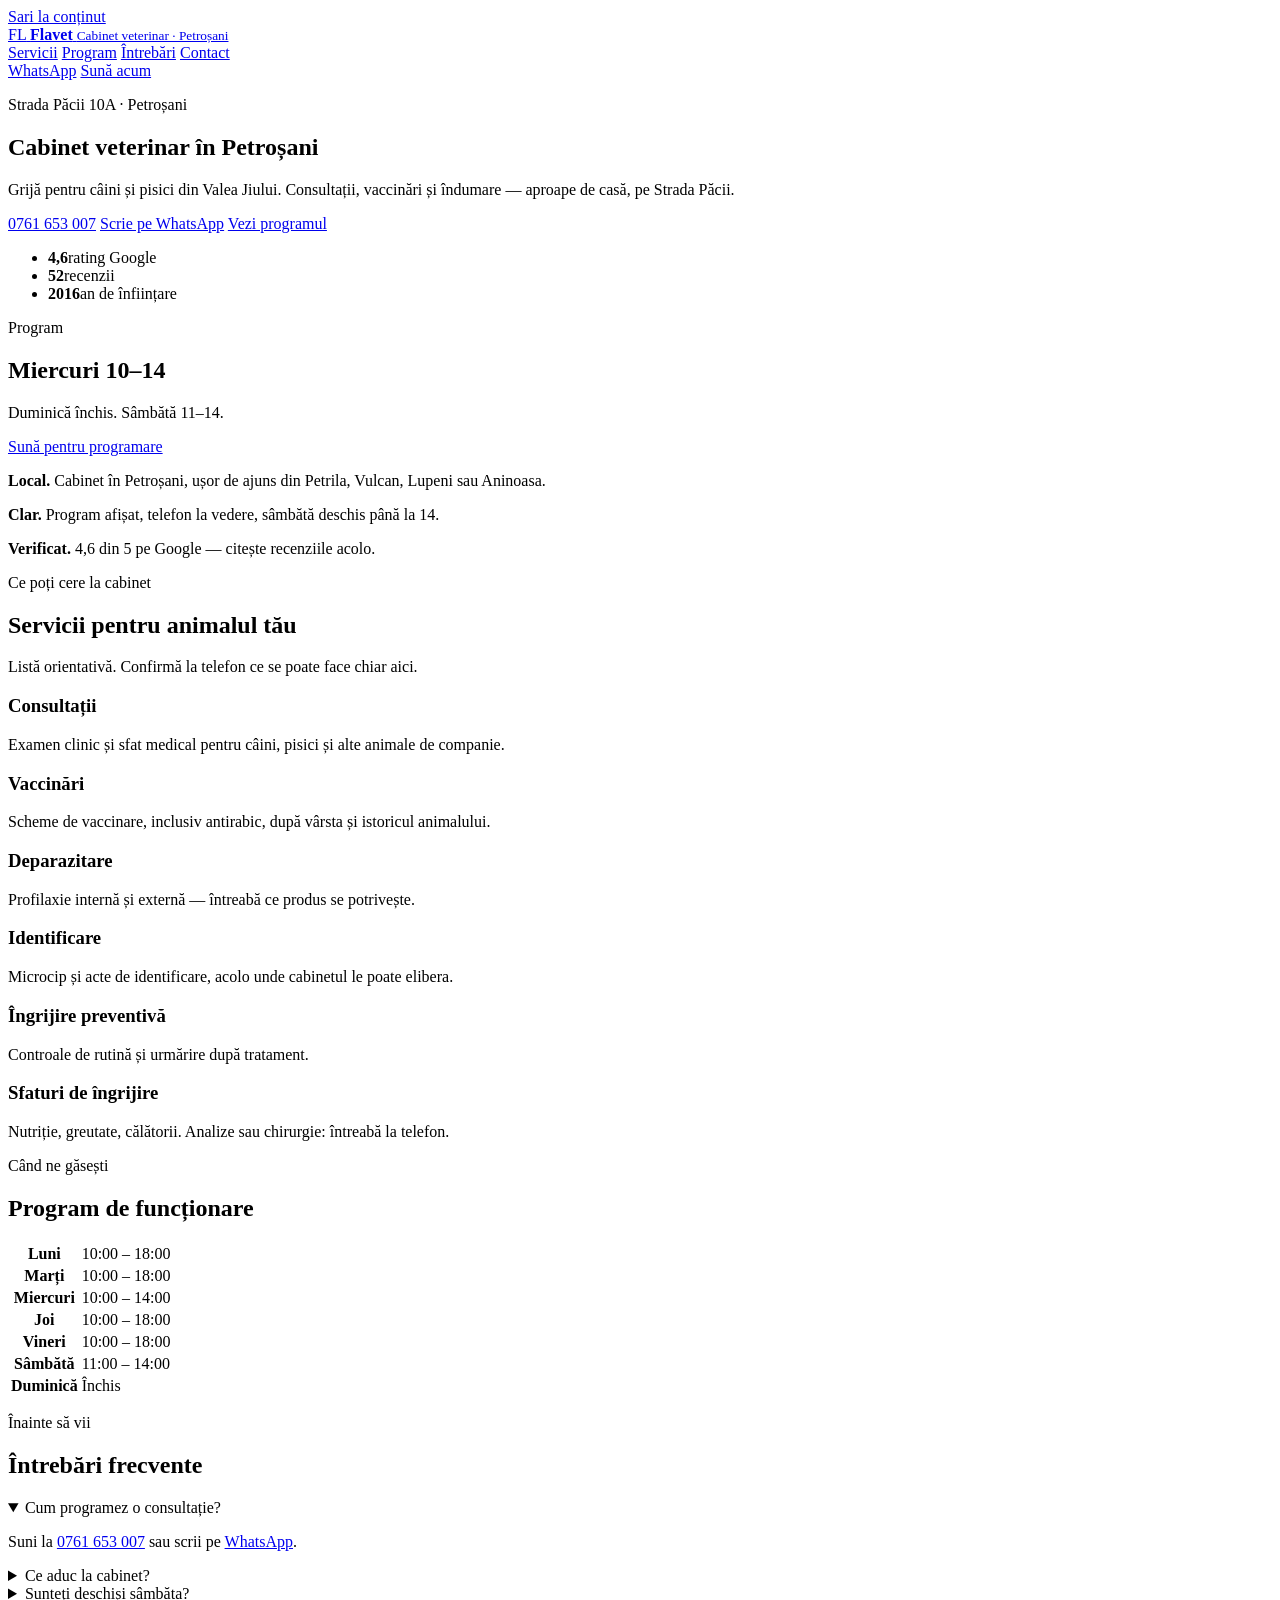
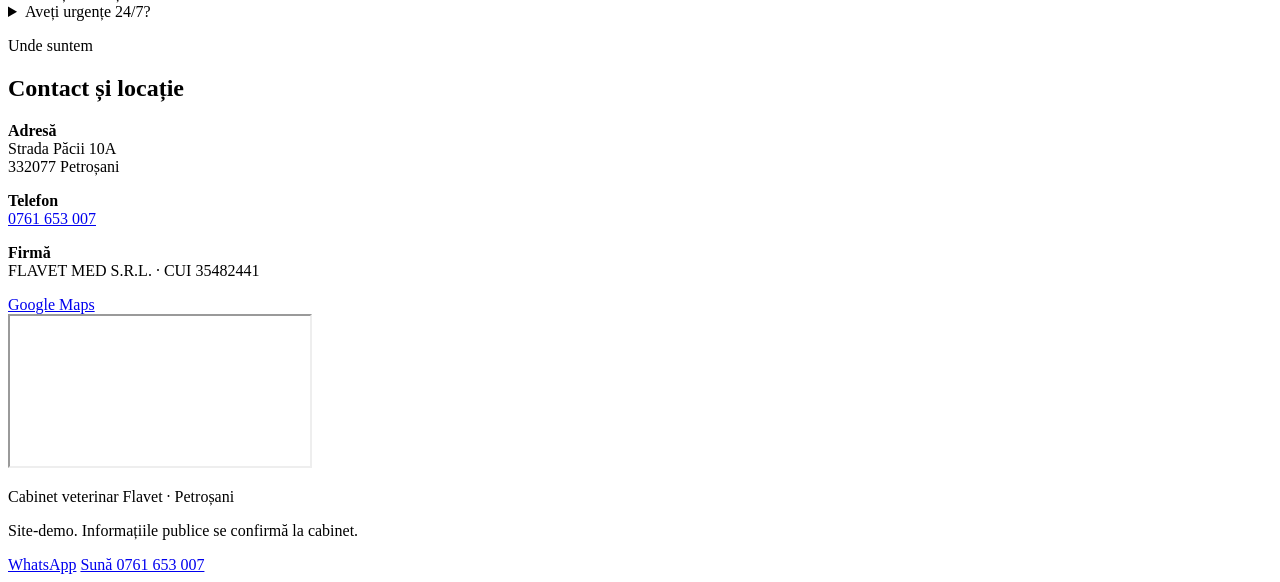
==== flavet/index.html @ aa80595e "Add Flavet clinic preview page" ====
<!DOCTYPE html>
<html lang="ro">
<head>
  <meta charset="UTF-8" />
  <meta name="viewport" content="width=device-width, initial-scale=1" />
  <title>Cabinet veterinar Flavet | Petroșani, Valea Jiului</title>
  <meta name="description" content="Cabinet veterinar Flavet din Petroșani. Consultații, vaccinări și îngrijire pentru câini și pisici. Strada Păcii 10A. Telefon 0761 653 007." />
  <meta name="theme-color" content="#1B6B4A" />
  <link rel="preconnect" href="https://fonts.googleapis.com" />
  <link rel="preconnect" href="https://fonts.gstatic.com" crossorigin />
  <link href="https://fonts.googleapis.com/css2?family=Fraunces:opsz,wght@9..144,500;9..144,650;9..144,700&family=Source+Sans+3:wght@400;500;600;700&display=swap" rel="stylesheet" />
  <link rel="stylesheet" href="styles.css" />
</head>
<body>
  <a class="skip" href="#continut">Sari la conținut</a>
  <header class="nav">
    <a class="logo" href="#acasa">
      <span class="logo-mark">FL</span>
      <span>
        <strong>Flavet</strong>
        <small>Cabinet veterinar · Petroșani</small>
      </span>
    </a>
    <nav class="nav-links" aria-label="Navigare principală">
      <a href="#servicii">Servicii</a>
      <a href="#program">Program</a>
      <a href="#intrebari">Întrebări</a>
      <a href="#contact">Contact</a>
    </nav>
    <div class="nav-actions">
      <a class="btn btn-whatsapp" href="https://wa.me/40761653007" target="_blank" rel="noopener">WhatsApp</a>
      <a class="btn btn-call" href="tel:+40761653007">Sună acum</a>
    </div>
  </header>
  <main id="continut">
    <section class="hero" id="acasa">
      <div class="hero-copy">
        <p class="eyebrow">Strada Păcii 10A · Petroșani</p>
        <h1>Cabinet veterinar în Petroșani</h1>
        <p class="lead">Grijă pentru câini și pisici din Valea Jiului. Consultații, vaccinări și îndumare — aproape de casă, pe Strada Păcii.</p>
        <div class="hero-actions">
          <a class="btn btn-primary" href="tel:+40761653007">0761 653 007</a>
          <a class="btn btn-ghost" href="https://wa.me/40761653007" target="_blank" rel="noopener">Scrie pe WhatsApp</a>
          <a class="btn btn-ghost" href="#program">Vezi programul</a>
        </div>
        <ul class="stats">
          <li><strong>4,6</strong><span>rating Google</span></li>
          <li><strong>52</strong><span>recenzii</span></li>
          <li><strong>2016</strong><span>an de înființare</span></li>
        </ul>
      </div>
      <aside class="hero-card">
        <p class="card-label">Program</p>
        <h2>Miercuri 10–14</h2>
        <p>Duminică închis. Sâmbătă 11–14.</p>
        <a class="btn btn-primary full" href="tel:+40761653007">Sună pentru programare</a>
      </aside>
    </section>
    <section class="trust">
      <p><strong>Local.</strong> Cabinet în Petroșani, ușor de ajuns din Petrila, Vulcan, Lupeni sau Aninoasa.</p>
      <p><strong>Clar.</strong> Program afișat, telefon la vedere, sâmbătă deschis până la 14.</p>
      <p><strong>Verificat.</strong> 4,6 din 5 pe Google — citește recenziile acolo.</p>
    </section>
    <section class="section" id="servicii">
      <header class="section-head">
        <p class="eyebrow">Ce poți cere la cabinet</p>
        <h2>Servicii pentru animalul tău</h2>
        <p>Listă orientativă. Confirmă la telefon ce se poate face chiar aici.</p>
      </header>
      <div class="grid-3">
        <article class="card"><h3>Consultații</h3><p>Examen clinic și sfat medical pentru câini, pisici și alte animale de companie.</p></article>
        <article class="card"><h3>Vaccinări</h3><p>Scheme de vaccinare, inclusiv antirabic, după vârsta și istoricul animalului.</p></article>
        <article class="card"><h3>Deparazitare</h3><p>Profilaxie internă și externă — întreabă ce produs se potrivește.</p></article>
        <article class="card"><h3>Identificare</h3><p>Microcip și acte de identificare, acolo unde cabinetul le poate elibera.</p></article>
        <article class="card"><h3>Îngrijire preventivă</h3><p>Controale de rutină și urmărire după tratament.</p></article>
        <article class="card"><h3>Sfaturi de îngrijire</h3><p>Nutriție, greutate, călătorii. Analize sau chirurgie: întreabă la telefon.</p></article>
      </div>
    </section>
    <section class="section muted" id="program">
      <header class="section-head">
        <p class="eyebrow">Când ne găsești</p>
        <h2>Program de funcționare</h2>
      </header>
      <table class="hours">
        <tbody>
          <tr><th>Luni</th><td>10:00 – 18:00</td></tr>
          <tr><th>Marți</th><td>10:00 – 18:00</td></tr>
          <tr><th>Miercuri</th><td>10:00 – 14:00</td></tr>
          <tr><th>Joi</th><td>10:00 – 18:00</td></tr>
          <tr><th>Vineri</th><td>10:00 – 18:00</td></tr>
          <tr><th>Sâmbătă</th><td>11:00 – 14:00</td></tr>
          <tr class="closed"><th>Duminică</th><td>Închis</td></tr>
        </tbody>
      </table>
    </section>
    <section class="section" id="intrebari">
      <header class="section-head">
        <p class="eyebrow">Înainte să vii</p>
        <h2>Întrebări frecvente</h2>
      </header>
      <div class="faq">
        <details open>
          <summary>Cum programez o consultație?</summary>
          <p>Suni la <a href="tel:+40761653007">0761 653 007</a> sau scrii pe <a href="https://wa.me/40761653007">WhatsApp</a>.</p>
        </details>
        <details>
          <summary>Ce aduc la cabinet?</summary>
          <p>Animalul, lesa sau lada de transport, și carnetul de vaccinări dacă îl ai.</p>
        </details>
        <details>
          <summary>Sunteți deschiși sâmbăta?</summary>
          <p>Da, 11:00–14:00. Miercuri se închide la 14:00. Duminică e închis.</p>
        </details>
        <details>
          <summary>Aveți urgențe 24/7?</summary>
          <p>Nu. Cabinetul lucrează după programul de mai sus.</p>
        </details>
      </div>
    </section>
    <section class="section contact" id="contact">
      <header class="section-head">
        <p class="eyebrow">Unde suntem</p>
        <h2>Contact și locație</h2>
      </header>
      <div class="contact-grid">
        <div class="contact-card">
          <p><strong>Adresă</strong><br />Strada Păcii 10A<br />332077 Petroșani</p>
          <p><strong>Telefon</strong><br /><a href="tel:+40761653007">0761 653 007</a></p>
          <p><strong>Firmă</strong><br />FLAVET MED S.R.L. · CUI 35482441</p>
          <a class="btn btn-primary" href="https://maps.google.com/?q=Strada+Pacii+10A+Petrosani" target="_blank" rel="noopener">Google Maps</a>
        </div>
        <div class="map-wrap">
          <iframe title="Harta Flavet Petroșani" src="https://maps.google.com/maps?q=Strada%20P%C4%83cii%2010A%20Petro%C8%99ani&t=&z=16&ie=UTF8&iwloc=&output=embed" loading="lazy"></iframe>
        </div>
      </div>
    </section>
  </main>
  <footer class="footer">
    <p>Cabinet veterinar Flavet · Petroșani</p>
    <p class="fine">Site-demo. Informațiile publice se confirmă la cabinet.</p>
  </footer>
  <div class="mobile-bar">
    <a href="https://wa.me/40761653007">WhatsApp</a>
    <a class="call" href="tel:+40761653007">Sună 0761 653 007</a>
  </div>
</body>
</html>
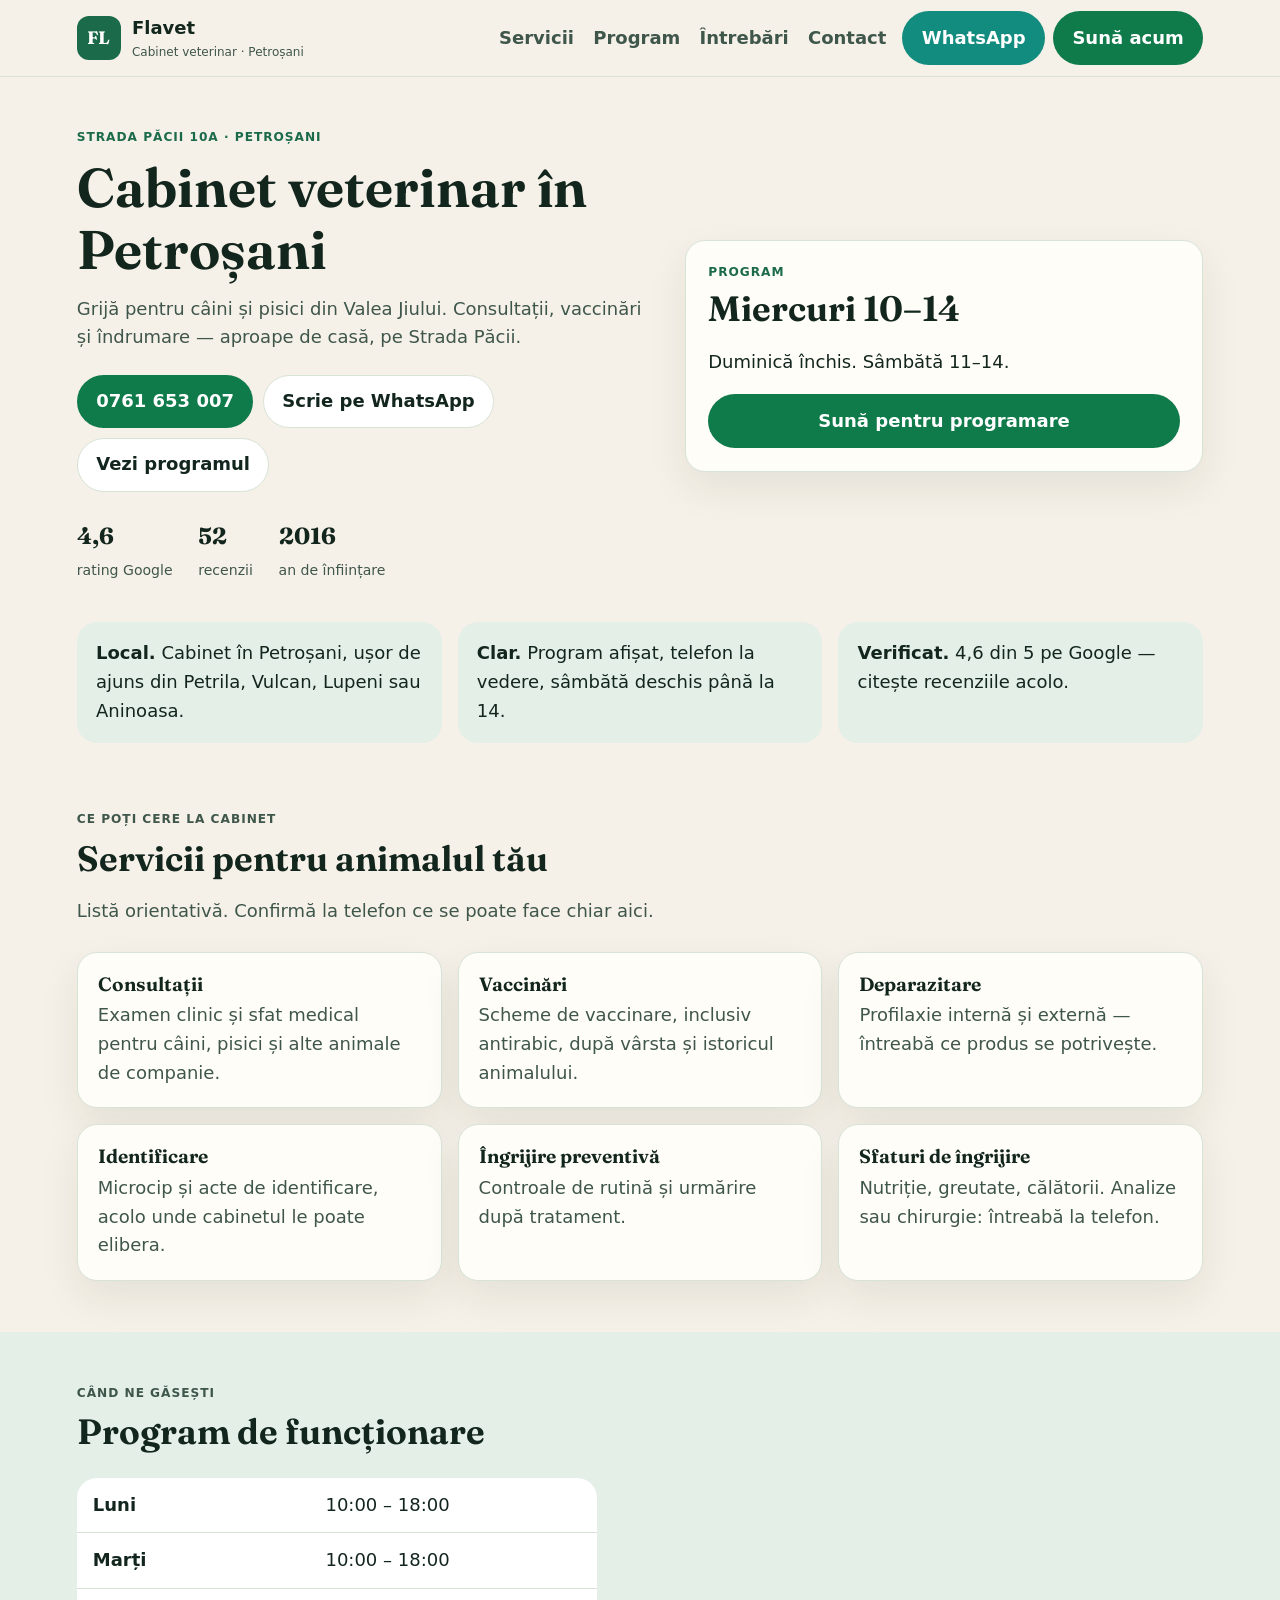
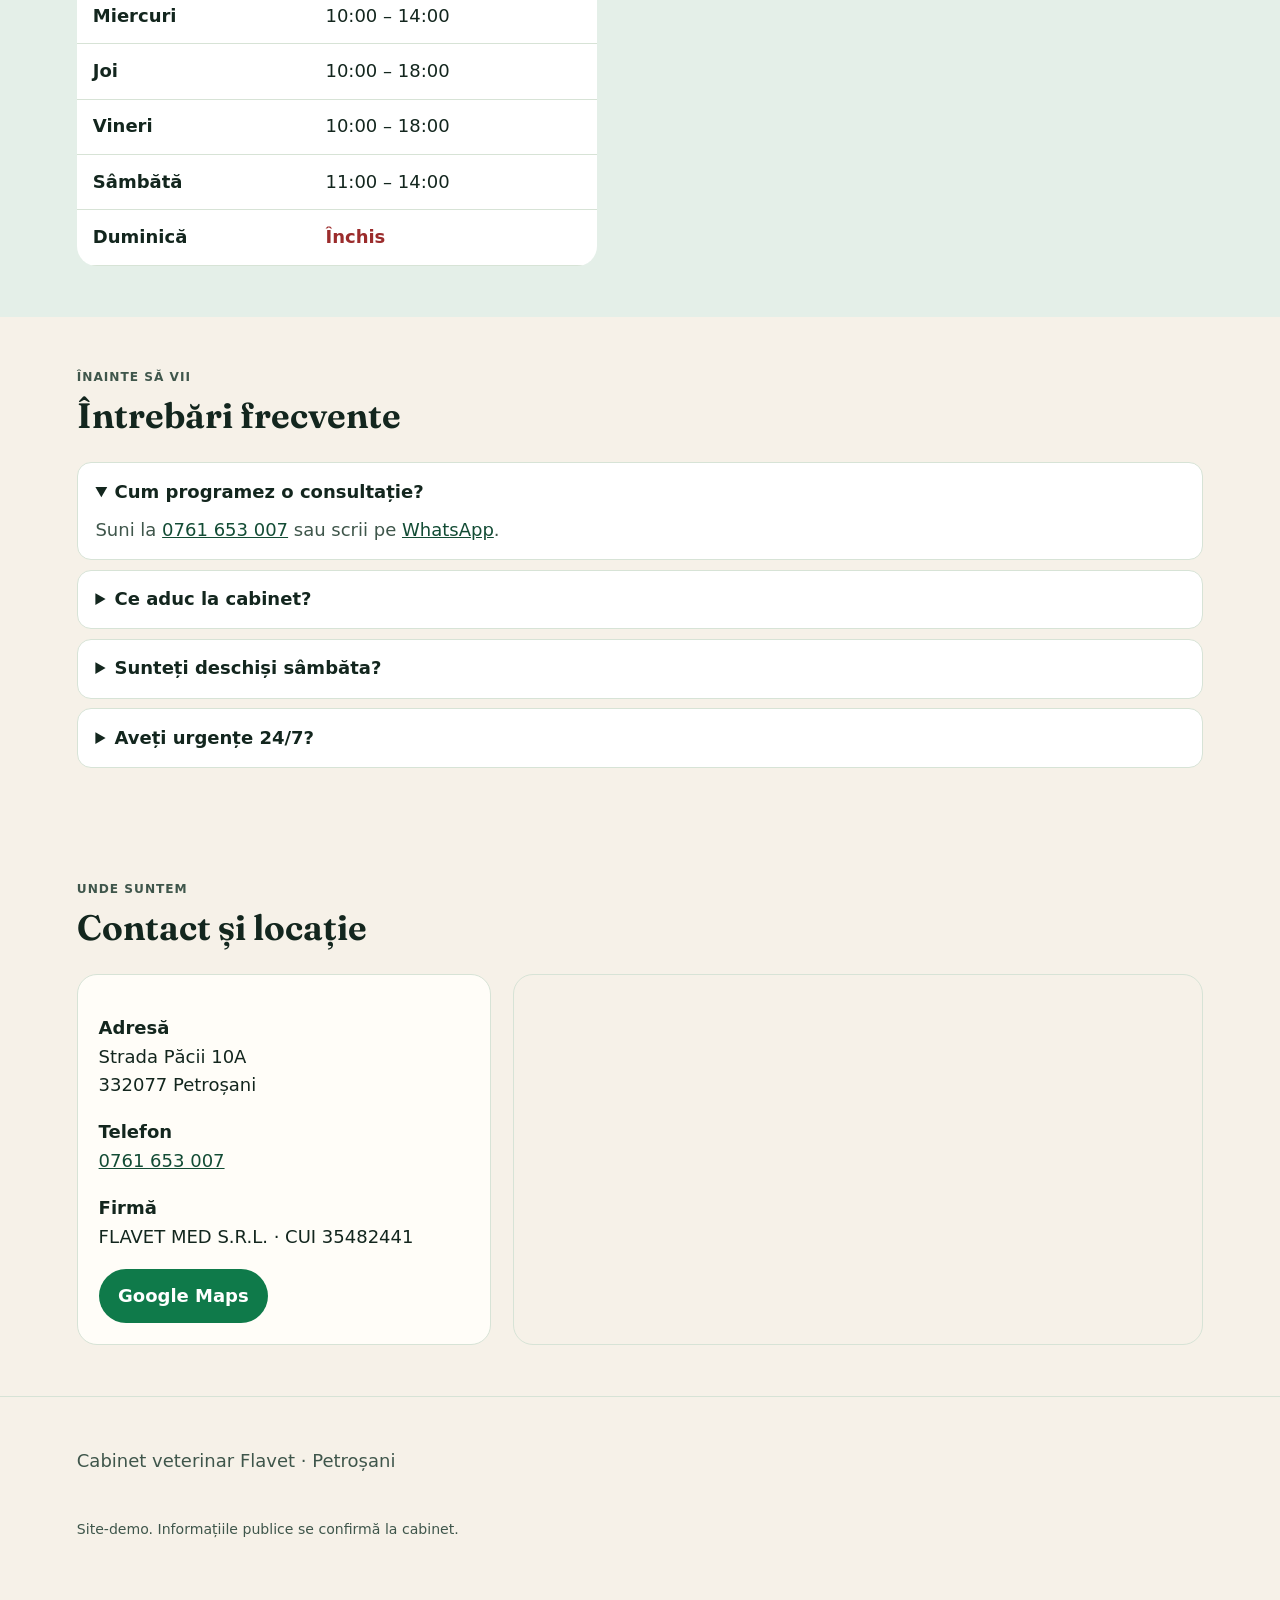
==== commit 7bd0bb7e: "Add Flavet demo preview at /flavet/" ====
--- a/flavet/index.html
+++ b/flavet/index.html
@@ -37,7 +37,7 @@
       <div class="hero-copy">
         <p class="eyebrow">Strada Păcii 10A · Petroșani</p>
         <h1>Cabinet veterinar în Petroșani</h1>
-        <p class="lead">Grijă pentru câini și pisici din Valea Jiului. Consultații, vaccinări și îndumare — aproape de casă, pe Strada Păcii.</p>
+        <p class="lead">Grijă pentru câini și pisici din Valea Jiului. Consultații, vaccinări și îndrumare — aproape de casă, pe Strada Păcii.</p>
         <div class="hero-actions">
           <a class="btn btn-primary" href="tel:+40761653007">0761 653 007</a>
           <a class="btn btn-ghost" href="https://wa.me/40761653007" target="_blank" rel="noopener">Scrie pe WhatsApp</a>
--- a/flavet/styles.css
+++ b/flavet/styles.css
@@ -0,0 +1,275 @@
+:root {
+  --bg: #f6f1e8;
+  --card: #fffdf8;
+  --sage: #e4efe8;
+  --ink: #13261e;
+  --muted: #3f564b;
+  --line: #d7e3d6;
+  --green: #1b6b4a;
+  --green-dark: #134c35;
+  --call: #0f7a4a;
+  --gold: #c4a35a;
+  --closed: #9b2c2c;
+  --radius: 20px;
+  --shadow: 0 16px 40px rgba(19, 38, 30, 0.08);
+}
+
+* { box-sizing: border-box; }
+html { scroll-behavior: smooth; }
+body {
+  margin: 0;
+  font-family: "Source Sans 3", system-ui, sans-serif;
+  color: var(--ink);
+  background: var(--bg);
+  line-height: 1.6;
+  font-size: 18px;
+  padding-bottom: 4.5rem;
+}
+
+h1, h2, h3 {
+  font-family: Fraunces, Georgia, serif;
+  line-height: 1.15;
+  font-weight: 650;
+}
+h1 { font-size: clamp(2.1rem, 5vw, 3.4rem); margin: 0 0 0.8rem; }
+h2 { font-size: clamp(1.6rem, 3vw, 2.2rem); margin: 0 0 0.7rem; }
+h3 { font-size: 1.2rem; margin: 0 0 0.4rem; }
+
+a { color: var(--green-dark); }
+img { max-width: 100%; display: block; height: auto; }
+
+.skip {
+  position: absolute;
+  left: 1rem;
+  top: -4rem;
+  background: #fff;
+  padding: 0.5rem 0.8rem;
+  z-index: 40;
+}
+.skip:focus { top: 0.6rem; }
+
+.nav {
+  position: sticky;
+  top: 0;
+  z-index: 30;
+  display: flex;
+  align-items: center;
+  gap: 1rem;
+  padding: 0.7rem 6vw;
+  background: rgba(246, 241, 232, 0.94);
+  backdrop-filter: blur(12px);
+  border-bottom: 1px solid var(--line);
+}
+.logo {
+  display: flex;
+  align-items: center;
+  gap: 0.7rem;
+  color: inherit;
+  text-decoration: none;
+}
+.logo-mark {
+  width: 44px;
+  height: 44px;
+  border-radius: 12px;
+  background: var(--green);
+  color: #fff;
+  display: grid;
+  place-items: center;
+  font-family: Fraunces, Georgia, serif;
+  font-weight: 700;
+}
+.logo small { display: block; color: var(--muted); font-size: 0.75rem; }
+.nav-links { margin-left: auto; display: flex; gap: 1.2rem; }
+.nav-links a {
+  color: var(--muted);
+  text-decoration: none;
+  font-weight: 600;
+}
+.nav-actions { display: flex; gap: 0.5rem; }
+
+.btn {
+  display: inline-flex;
+  align-items: center;
+  justify-content: center;
+  border-radius: 999px;
+  padding: 0.72rem 1.15rem;
+  font-weight: 700;
+  text-decoration: none;
+  border: 1px solid transparent;
+  min-height: 48px;
+}
+.btn-primary, .btn-call { background: var(--call); color: #fff; }
+.btn-primary:hover, .btn-call:hover { background: var(--green-dark); }
+.btn-ghost {
+  border-color: var(--line);
+  background: #fff;
+  color: var(--ink);
+}
+.btn-whatsapp { background: #128c7e; color: #fff; }
+.btn-primary.full { width: 100%; }
+
+.hero {
+  display: grid;
+  grid-template-columns: 1.05fr 0.95fr;
+  gap: 2.2rem;
+  padding: 3.2rem 6vw 2.4rem;
+  align-items: center;
+}
+.hero-card {
+  background: var(--card);
+  border: 1px solid var(--line);
+  border-radius: var(--radius);
+  padding: 1.4rem;
+  box-shadow: var(--shadow);
+}
+.card-label {
+  text-transform: uppercase;
+  letter-spacing: 0.08em;
+  font-size: 0.76rem;
+  font-weight: 700;
+  color: var(--green);
+  margin: 0 0 0.4rem;
+}
+.eyebrow {
+  text-transform: uppercase;
+  letter-spacing: 0.08em;
+  font-size: 0.76rem;
+  font-weight: 700;
+  color: var(--green);
+  margin: 0 0 0.55rem;
+}
+.lead { color: var(--muted); max-width: 38rem; margin: 0; }
+.hero-actions { display: flex; gap: 0.6rem; flex-wrap: wrap; margin: 1.4rem 0 1.6rem; }
+.stats {
+  display: flex;
+  gap: 1.6rem;
+  padding: 0;
+  list-style: none;
+  margin: 0;
+}
+.stats strong { display: block; font-size: 1.45rem; font-family: Fraunces, serif; }
+.stats span { color: var(--muted); font-size: 0.88rem; }
+
+.trust {
+  display: grid;
+  grid-template-columns: repeat(3, 1fr);
+  gap: 1rem;
+  padding: 0 6vw 1rem;
+}
+.trust p {
+  margin: 0;
+  background: var(--sage);
+  border-radius: var(--radius);
+  padding: 1.1rem 1.2rem;
+}
+
+.section { padding: 3.2rem 6vw; }
+.section.muted { background: var(--sage); }
+.section-head { max-width: 40rem; margin-bottom: 1.6rem; }
+.section-head p { color: var(--muted); }
+
+.grid-3 {
+  display: grid;
+  grid-template-columns: repeat(3, 1fr);
+  gap: 1rem;
+}
+.card {
+  background: var(--card);
+  border: 1px solid var(--line);
+  border-radius: var(--radius);
+  padding: 1.25rem;
+  box-shadow: var(--shadow);
+}
+.card p { margin: 0; color: var(--muted); }
+
+.hours {
+  width: min(520px, 100%);
+  border-collapse: collapse;
+  background: #fff;
+  border-radius: var(--radius);
+  overflow: hidden;
+}
+.hours th, .hours td {
+  text-align: left;
+  padding: 0.8rem 1rem;
+  border-bottom: 1px solid var(--line);
+}
+.hours tr.closed td { color: var(--closed); font-weight: 700; }
+
+.faq details {
+  background: #fff;
+  border: 1px solid var(--line);
+  border-radius: 14px;
+  padding: 0.9rem 1.1rem;
+  margin-bottom: 0.6rem;
+}
+.faq summary { cursor: pointer; font-weight: 700; }
+.faq p { margin: 0.6rem 0 0; color: var(--muted); }
+
+.contact-grid {
+  display: grid;
+  grid-template-columns: 0.75fr 1.25fr;
+  gap: 1.4rem;
+}
+.contact-card {
+  background: var(--card);
+  border: 1px solid var(--line);
+  border-radius: var(--radius);
+  padding: 1.3rem;
+}
+.map-wrap {
+  min-height: 280px;
+  border-radius: var(--radius);
+  overflow: hidden;
+  border: 1px solid var(--line);
+}
+.map-wrap iframe { width: 100%; height: 340px; border: 0; }
+
+.footer {
+  padding: 2rem 6vw 5.5rem;
+  border-top: 1px solid var(--line);
+  color: var(--muted);
+  display: grid;
+  gap: 0.6rem;
+}
+.fine { font-size: 0.88rem; color: var(--muted); }
+
+.mobile-bar {
+  display: none;
+  position: fixed;
+  left: 0; right: 0; bottom: 0;
+  background: #fff;
+  border-top: 1px solid var(--line);
+  padding: 0.55rem 0.8rem calc(0.55rem + env(safe-area-inset-bottom));
+  gap: 0.5rem;
+  z-index: 40;
+}
+.mobile-bar a {
+  flex: 1;
+  min-height: 48px;
+  display: grid;
+  place-items: center;
+  border-radius: 999px;
+  text-decoration: none;
+  font-weight: 700;
+  background: #128c7e;
+  color: #fff;
+}
+.mobile-bar a.call { background: var(--call); }
+
+:focus-visible {
+  outline: 3px solid var(--gold);
+  outline-offset: 3px;
+}
+
+@media (prefers-reduced-motion: reduce) {
+  html { scroll-behavior: auto; }
+}
+
+@media (max-width: 900px) {
+  .nav-links { display: none; }
+  .hero, .contact-grid, .grid-3, .trust { grid-template-columns: 1fr; }
+  .hero { padding-top: 1.6rem; }
+  .nav-actions .btn-whatsapp { display: none; }
+  .mobile-bar { display: flex; }
+}
